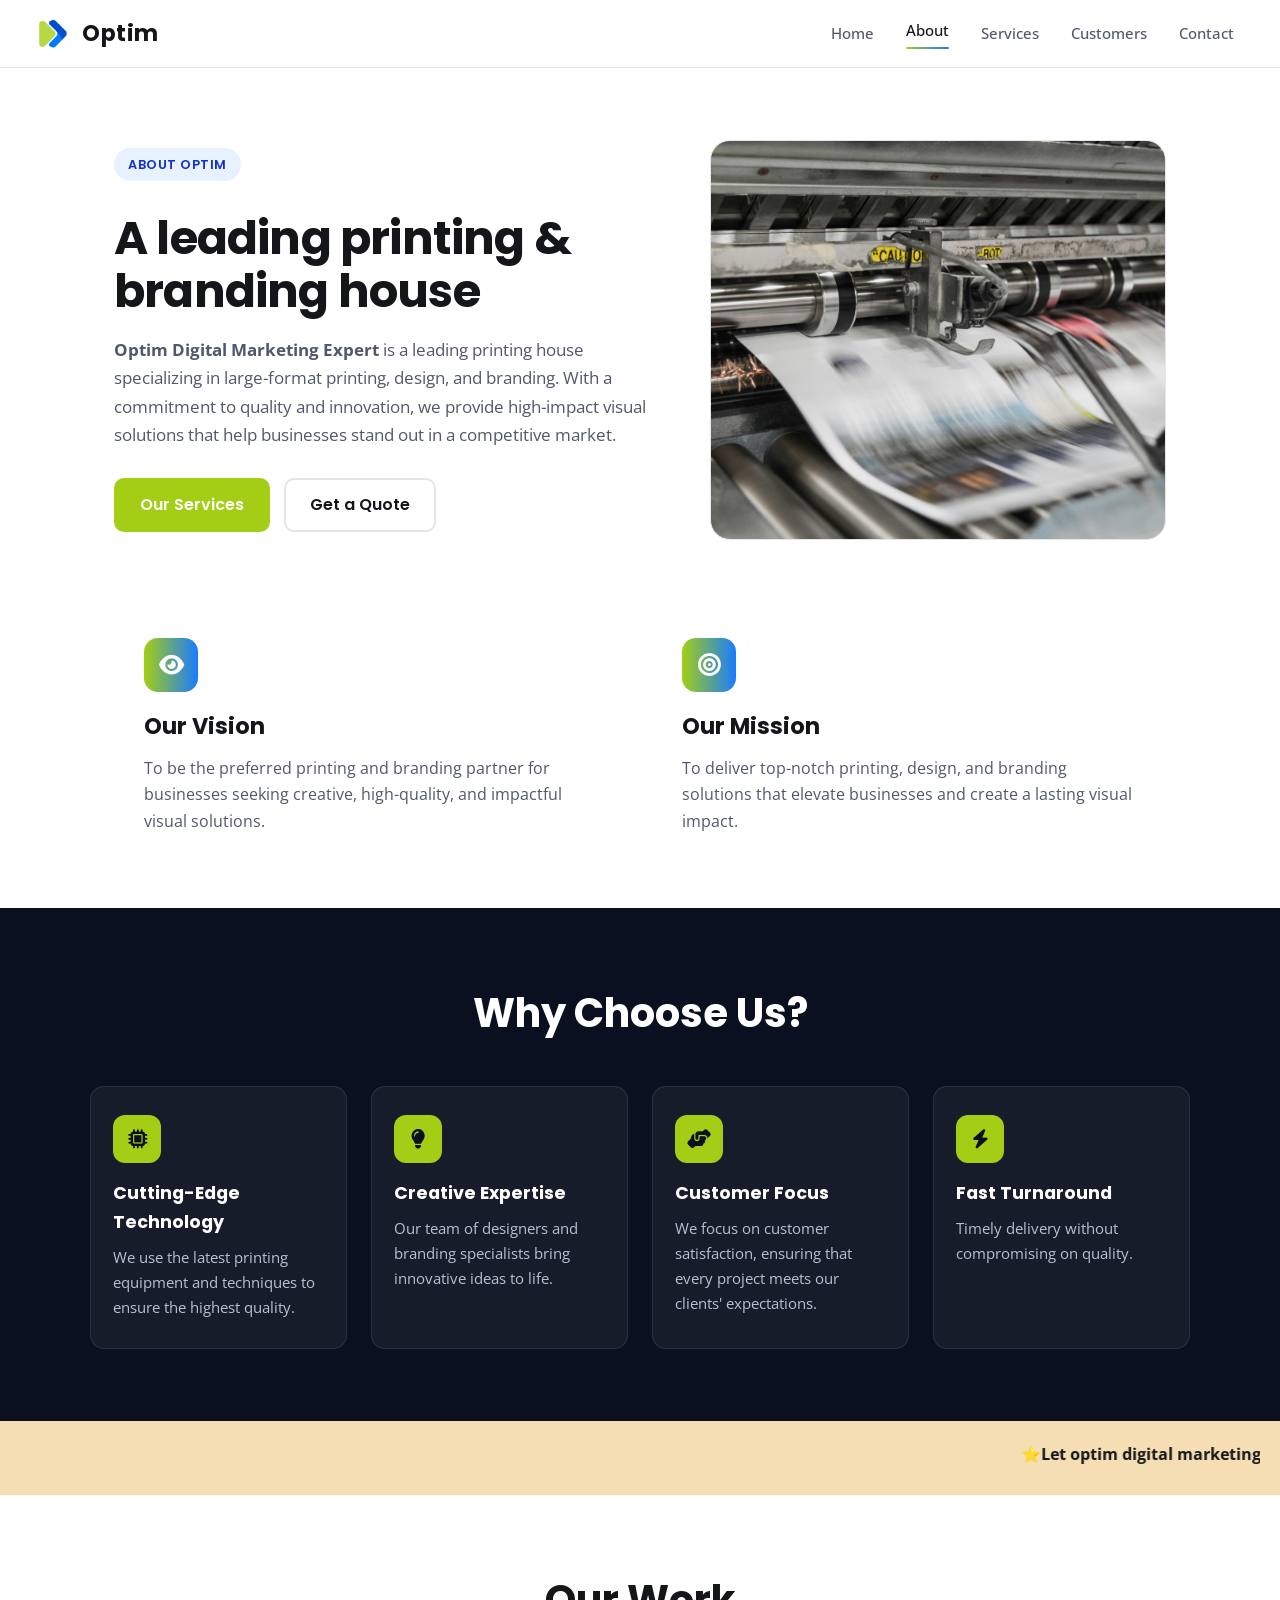
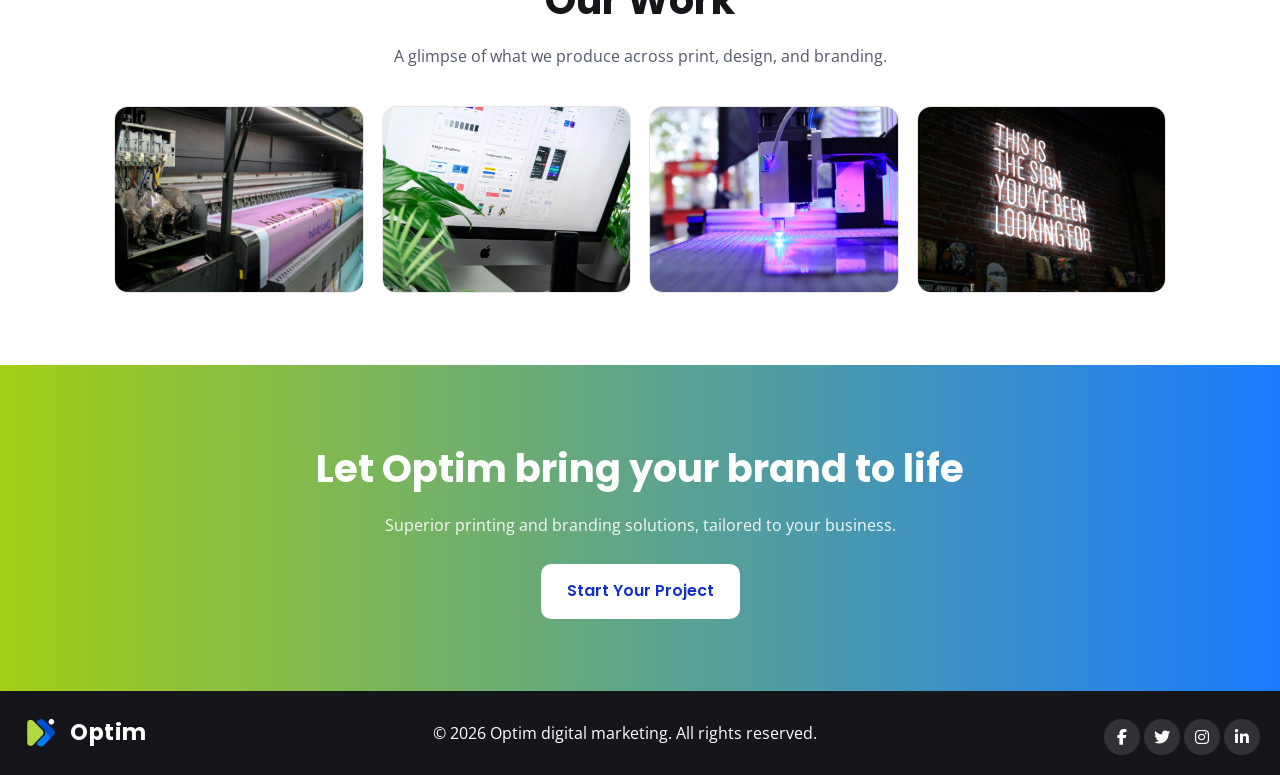
==== about.html @ fc851714 "Add files via upload" ====
<!DOCTYPE html>
<html lang="en">
<head>
    <meta charset="UTF-8" />
    <meta name="viewport" content="width=device-width, initial-scale=1.0" />
    <title>Optim — About</title>
    <link rel="icon" href="logo.png" />
    <link rel="stylesheet" href="style.css" />
    <link rel="stylesheet" href="https://cdnjs.cloudflare.com/ajax/libs/font-awesome/6.1.1/css/all.min.css" />
</head>
<body>
    <nav class="navbar">
        <a href="index.html" class="brand">
            <img src="logo.png" alt="Optim logo" class="brand-logo" />
            <span>Optim</span>
        </a>
        <button class="nav-toggle" id="navToggle" aria-label="Toggle navigation">
            <span></span>
            <span></span>
            <span></span>
        </button>
        <ul class="nav-links" id="navLinks">
            <li><a href="index.html">Home</a></li>
            <li><a href="about.html" class="active">About</a></li>
            <li><a href="service.html">Services</a></li>
            <li><a href="customers.html">Customers</a></li>
            <li><a href="contact.html">Contact</a></li>
        </ul>
    </nav>

    <!-- Intro -->
    <section class="about-intro">
        <div class="about-intro-text">
            <span class="eyebrow">About Optim</span>
            <h1>A leading printing &amp; branding house</h1>
            <p><strong>Optim Digital Marketing Expert</strong> is a leading printing house specializing in large-format printing, design, and branding. With a commitment to quality and innovation, we provide high-impact visual solutions that help businesses stand out in a competitive market.</p>
            <div class="about-actions">
                <a href="service.html" class="btn btn-primary">Our Services</a>
                <a href="contact.html" class="btn btn-ghost">Get a Quote</a>
            </div>
        </div>
        <div class="about-intro-visual">
            
        </div>
    </section>

    <!-- Vision & Mission -->
    <section class="vm">
        <article class="vm-card">
            <div class="vm-icon"><i class="fa-solid fa-eye"></i></div>
            <h2>Our Vision</h2>
            <p>To be the preferred printing and branding partner for businesses seeking creative, high-quality, and impactful visual solutions.</p>
        </article>
        <article class="vm-card">
            <div class="vm-icon"><i class="fa-solid fa-bullseye"></i></div>
            <h2>Our Mission</h2>
            <p>To deliver top-notch printing, design, and branding solutions that elevate businesses and create a lasting visual impact.</p>
        </article>
    </section>

    <!-- Why choose us -->
    <section class="why">
        <div class="why-inner">
            <h2>Why Choose Us?</h2>
            <div class="why-grid">
                <div class="why-item">
                    <div class="why-icon"><i class="fa-solid fa-microchip"></i></div>
                    <h3>Cutting-Edge Technology</h3>
                    <p>We use the latest printing equipment and techniques to ensure the highest quality.</p>
                </div>
                <div class="why-item">
                    <div class="why-icon"><i class="fa-solid fa-lightbulb"></i></div>
                    <h3>Creative Expertise</h3>
                    <p>Our team of designers and branding specialists bring innovative ideas to life.</p>
                </div>
                <div class="why-item">
                    <div class="why-icon"><i class="fa-solid fa-handshake-angle"></i></div>
                    <h3>Customer Focus</h3>
                    <p>We focus on customer satisfaction, ensuring that every project meets our clients' expectations.</p>
                </div>
                <div class="why-item">
                    <div class="why-icon"><i class="fa-solid fa-bolt"></i></div>
                    <h3>Fast Turnaround</h3>
                    <p>Timely delivery without compromising on quality.</p>
                </div>
            </div>
        </div>
    </section>
    <div class="about-connecter">
     <marquee>   <p> <strong>⭐Let optim digital marketing experts bring your brand to life with our superior printing and branding solutions⭐ </strong></p>  </marquee>   
    </div>

    <!-- Our work gallery -->
    <section class="work">
        <div class="work-head">
            <h2>Our Work</h2>
            <p>A glimpse of what we produce across print, design, and branding.</p>
        </div>
        <div class="work-grid">
            <figure class="work-tile"><img src="logos/geri-sakti-CYrYxz-uvE4-unsplash.jpg" alt="Large-format printing sample" width="800" height="600" loading="lazy" /><p>Large-format printing sample</p></figure>
            <figure class="work-tile"><img src="logos/balazs-ketyi-_x335IZXxfc-unsplash.jpg" alt="Graphic design sample" width="800" height="600" loading="lazy" /><p>Graphic design sample</p></figure>
            <figure class="work-tile"><img src="logos/opt-lasers-KshEaH06rV8-unsplash.jpg" alt="UV and laser work sample" width="800" height="600" loading="lazy" /><p>UV and laser work sample</p></figure>
            <figure class="work-tile"><img src="logos/austin-chan-ukzHlkoz1IE-unsplash.jpg" alt="Branding and signage sample" width="800" height="600" loading="lazy" /><p>Branding and signage sample</p></figure>
        </div>
    </section>

    <!-- CTA band -->
    <section class="cta-band">
        <h2>Let Optim bring your brand to life</h2>
        <p>Superior printing and branding solutions, tailored to your business.</p>
        <a href="contact.html" class="btn btn-cta-light">Start Your Project</a>
    </section>
        <!-- Footer -->

            <footer class="footer">
           
           <a href="index.html" class="brand">
            <img src="logo.png" alt="Optim logo" class="brand-logo" />
            <span>Optim</span>
        </a>
        <p>&copy; <span id="year"></span> Optim digital marketing. All rights reserved.</p>
        <div class="icons-footer">
          <a href="https://www.facebook.com/yourcompany" target="_blank" rel="noopener noreferrer"><i class="fab fa-facebook-f"></i></a>
          <a href="https://x.com/optimdigitalm" target="_blank" rel="noopener noreferrer"><i class="fab fa-twitter"></i></a>
          <a href="https://www.instagram.com/yourcompany" target="_blank" rel="noopener noreferrer"><i class="fab fa-instagram"></i></a>
          <a href="https://www.linkedin.com/company/yourcompany" target="_blank" rel="noopener noreferrer"><i class="fab fa-linkedin-in"></i></a>
          </div>
      </footer>
      
    <script>
        const toggle = document.getElementById("navToggle");
        const links = document.getElementById("navLinks");
         document.getElementById("year").textContent = new Date().getFullYear();
        toggle.addEventListener("click", () => links.classList.toggle("open"));
        links.addEventListener("click", (e) => {
            if (e.target.tagName === "A") links.classList.remove("open");
        });
    </script>
</body>
</html>
---- style.css ----
@import url("https://fonts.googleapis.com/css2?family=Open+Sans:wght@400;500;600;700&family=Poppins:wght@400;500;600;700&display=swap");

/* ===== Tokens (colors sampled from the logo) ===== */
:root {
    --ink: #14161a;
    --muted: #52586b;      /* meets 4.5:1 on white */
    --line: #e6e6e6;
    --bg: #ffffff;
    --surface: #f7f8fa;
    --green: #a3ce15;      /* logo lime chevron */
    --blue: #1a7bff;       /* logo bright-blue chevron */
    --blue-deep: #1330cc;  /* logo royal-blue chevron */
    --accent: var(--blue);
    --cta: #c2410c;        /* warm CTA — white text meets 4.5:1 */
    --brand-gradient: linear-gradient(90deg, var(--green), var(--blue));
    --font-head: "Poppins", sans-serif;
    --font-body: "Open Sans", sans-serif;
    --nav-height: 68px;
    --max: 1100px;
}

/* ===== Base ===== */
* {
    margin: 0;
    padding: 0;
    box-sizing: border-box;
}

html {
    scroll-behavior: smooth;
}

body {
    font-family: var(--font-body);
    background: var(--bg);
    color: var(--ink);
    line-height: 1.65;
    font-size: 16px;
    -webkit-font-smoothing: antialiased;
}

h1, h2, h3, .brand {
    font-family: var(--font-head);
}

a {
    text-decoration: none;
    color: inherit;
}

/* Visible keyboard focus (accessibility) */
:focus-visible {
    outline: 3px solid var(--blue);
    outline-offset: 2px;
    border-radius: 4px;
}

/* ===== Navbar ===== */
.navbar {
    position: sticky;
    top: 0;
    z-index: 1000;
    height: var(--nav-height);
    display: flex;
    align-items: center;
    justify-content: space-between;
    padding: 0 32px;
    background: var(--bg);
    border-bottom: 1px solid var(--line);
    box-shadow: 0 2px 6px var(black)
   
}

.brand {
    display: inline-flex;
    align-items: center;
    gap: 10px;
    font-size: 1.4rem;
    font-weight: 700;
    letter-spacing: 0.5px;
    border: 0;
}

.brand-logo {
    height: 40px;
    width: 40px;
    border-radius: 9px;
    object-fit: cover;
    
}

.nav-links {
    display: flex;
    align-items: center;
    gap: 4px;
    list-style: none;
}

.nav-links a {
    display: inline-block;
    padding: 8px 14px;
    font-size: 0.95rem;
    font-weight: 500;
    color: var(--muted);
    border-radius: 6px;
    transition: color 0.2s ease, background 0.2s ease;
}

.nav-links a:hover {
    color: var(--ink);
    background: #f5f5f5;
}

.nav-links a.active {
    color: var(--ink);
}

.nav-links a.active::after {
    content: "";
    display: block;
    height: 2px;
    margin-top: 4px;
    background: var(--brand-gradient);
    border-radius: 2px;
}

/* ===== Hamburger (mobile) ===== */
.nav-toggle {
    display: none;
    flex-direction: column;
    gap: 5px;
    background: none;
    border: 0;
    cursor: pointer;
    padding: 6px;
}

.nav-toggle span {
    width: 24px;
    height: 2px;
    background: var(--ink);
    border-radius: 2px;
}

/* ===== Buttons ===== */
.btn {
    display: inline-flex;
    align-items: center;
    justify-content: center;
    gap: 8px;
    min-height: 46px;
    padding: 12px 24px;
    border: 2px solid transparent;
    border-radius: 10px;
    font-family: var(--font-head);
    font-size: 1rem;
    font-weight: 600;
    cursor: pointer;
    transition: transform 0.15s ease, box-shadow 0.2s ease, background 0.2s ease, color 0.2s ease;
}

.btn-primary {
    color: #fff;
    background: var(--cta);
    background-color: #a3ce15;
}

.btn-primary:hover {
    transform: translateY(-2px);
    box-shadow: 0 10px 22px rgba(234, 88, 12, 0.35);
    background: var(--blue);
}

.btn-ghost {
    color: var(--ink);
    border-color: var(--line);
}

.btn-ghost:hover {
    border-color: var(--blue);
    color: var(--green);
}

/* Ghost button on dark backgrounds (hero) */
.btn-ghost-light {
    color: #fff;
    background: transparent;
    border-color: rgba(255, 255, 255, 0.7);
}

.btn-ghost-light:hover {
    color: var(--blue-deep);
    background-color: var(--blue);  
    border-color: #fff;
}

/* ===== Home (background-image hero) ===== */
.home {
    min-height: calc(100dvh - var(--nav-height));
    display: flex;
    flex-direction: column;
    justify-content: center;
    align-items: center;
    text-align: center;
    padding: 72px 24px;
    color: #fff;
    background:
        linear-gradient(rgba(9, 13, 26, 0.72), rgba(9, 13, 26, 0.68)),
        url("optim-hero0.jpg") center / cover no-repeat;
}

.home-text {
    display: flex;
    flex-direction: column;
    align-items: center;
    max-width: 720px;
}

.home .eyebrow {
    color: #fff;
    background: rgba(255, 255, 255, 0.16);
    backdrop-filter: blur(2px);
}

.eyebrow {
    display: inline-block;
    margin-bottom: 16px;
    padding: 6px 14px;
    border-radius: 999px;
    font-family: var(--font-head);
    font-size: 0.8rem;
    font-weight: 600;
    letter-spacing: 0.5px;
    text-transform: uppercase;
    color: var(--blue-deep);
    background: rgba(26, 123, 255, 0.1);
}

.home h1 {
    font-size: clamp(2.1rem, 5.5vw, 3.4rem);
    font-weight: 700;
    margin-bottom: 16px;
    letter-spacing: -1px;
    line-height: 1.15;
}

.home h1 .grad {
    background: var(--brand-gradient);
    -webkit-background-clip: text;
    background-clip: text;
    color: transparent;
}

.home p {
    font-size: 1.12rem;
    max-width: 560px;
    color: rgba(255, 255, 255, 0.9);
    margin-bottom: 32px;
}

.hero-actions {
    display: flex;
    flex-wrap: wrap;
    gap: 14px;
    justify-content: center;
}

/* ===== About ===== */
.about {
    max-width: var(--max);
    margin: 0 auto;
    padding: 80px 24px;
    display: grid;
    grid-template-columns: repeat(2, 1fr);
    gap: 28px;
}
.about-connecter{
    padding: 20px;
    background-color: wheat;
}

.aboutustitle {
    grid-column: 1 / -1;
    text-align: center;
    font-size: clamp(1.8rem, 4vw, 2.5rem);
    font-weight: 700;
    letter-spacing: -0.5px;
    margin-bottom: 12px;
}

.card {
    padding: 36px 28px;
    border: 1px solid var(--line);
    border-radius: 12px;
    background: var(--bg);
    text-align: center;
    transition: box-shadow 0.25s ease, transform 0.25s ease;
}

.card:hover {
    box-shadow: 0 12px 30px rgba(0, 0, 0, 0.06);
    transform: translateY(-4px);
}

.card h2 {
    font-size: 1.3rem;
    margin-bottom: 12px;
}

.card p {
    color: var(--muted);
}

.wordsabout {
    grid-column: 1 / -1;
    max-width: 780px;
    margin: 8px auto 0;
    text-align: center;
    color: var(--muted);
}

/* ===== Services ===== */
.servicer{
    background-image: url(logos/geri-sakti-CYrYxz-uvE4-unsplash.jpg);
    background-repeat: no-repeat;
    background-size: cover;
}
.services-hero {
    text-align: center;
    padding: 72px 24px 8px;
    max-width: 720px;
    margin: 0 auto;
}

.services-hero h1 {
    font-size: clamp(2rem, 5vw, 3rem);
    font-weight: 700;
    letter-spacing: -0.5px;
    margin-bottom: 14px;
    color: white;
}

.services-hero h1::after {
    content: "";
    display: block;
    width: 64px;
    height: 4px;
    margin: 14px auto 0;
    border-radius: 4px;
    background: var(--brand-gradient);
}

.services-hero p {
    color: white;
    font-size: 1.05rem;
    font-style: poppins, sans-serif;
    font-weight: 600;
}
.services-hero .eyebrow {
    color: white;
    background: rgba(255, 255, 255, 0.16);
    backdrop-filter: blur(2px);
    padding: 6px 14px;
}
.services {
    max-width: var(--max);
    margin: 0 auto;
    padding: 40px 24px 80px;
}

.services-grid {
    display: grid;
    grid-template-columns: repeat(auto-fill, minmax(280px, 1fr));
    gap: 24px;
}

.service-card {
    padding: 30px 26px;
    border: 1px solid var(--line);
    border-radius: 14px;
    background: var(--bg);
    transition: box-shadow 0.25s ease, transform 0.25s ease, border-color 0.25s ease;
    background: #fff;
    
    color: black;
}
.service-img img{
    width: 200px;
    height: 150px;
    object-fit: cover;
    border-radius: 12px;
    margin-bottom: 18px;
    padding: 10p 1.5pxx;
    margin-left: 50px;
}
.service-card p {
    color: var(--muted);
    font-size: 0.96rem;
    color: black;
}
.service-card:hover {
    transform: translatey(-6px);
    border-color: transparent;
    box-shadow: 0 16px 36px rgba(0, 0, 0, 0.08);
}

.service-icon {
    display: inline-flex;
    align-items: center;
    justify-content: center;
    width: 54px;
    height: 54px;
    margin-bottom: 18px;
    border-radius: 12px;
    font-size: 1.35rem;
    color: #fff;
    background: var(--brand-gradient);
}

.service-card h2 {
    font-size: 1.2rem;
    margin-bottom: 10px;
}

.service-card p {
    color: var(--muted);
    font-size: 0.96rem;
}

/* ===== About: Intro ===== */
.about-intro {
    max-width: var(--max);
    margin: 0 auto;
    padding: 72px 24px 40px;
    display: grid;
    grid-template-columns: 1.2fr 1fr;
    gap: 48px;
    align-items: center;
}

.about-intro-text h1 {
    font-size: clamp(1.9rem, 4.5vw, 2.9rem);
    font-weight: 700;
    letter-spacing: -0.8px;
    line-height: 1.15;
    margin: 14px 0 18px;
}

.about-intro-text p {
    color: var(--muted);
    font-size: 1.08rem;
    margin-bottom: 28px;
}

.about-actions {
    display: flex;
    flex-wrap: wrap;
    gap: 14px;
}

.about-intro-visual {
    display: flex;
    flex-direction: column;
    align-items: center;
    justify-content: center;
    gap: 16px;
    padding: 40px;
    border-radius: 20px;
    background:
        radial-gradient(120% 120% at 50% 0%, rgba(26, 123, 255, 0.12), transparent 60%),
        var(--surface);
    border: 1px solid var(--line);
    background-image: url(logos/bank-phrom-Tzm3Oyu_6sk-unsplash.jpg);
    background-size: cover;
    background-position: center;  
    height: 400px;
}

.about-intro-visual img {
    width: 200px;
    height: 600px;
    border-radius: 24px;
    box-shadow: 0 20px 44px rgba(0, 0, 0, 0.28);
}

.about-intro-visual .tagline {
    font-family: var(--font-head);
    font-weight: 600;
    color: var(--ink);
}

/* ===== About: Vision & Mission ===== */
.vm {
    max-width: var(--max);
    margin: 0 auto;
    padding: 24px 24px 40px;
    display: grid;
    grid-template-columns: repeat(2, 1fr);
    gap: 24px;
}

.vm-card {
    padding: 34px 30px;
   
    border-radius: 16px;
    background: var(--bg);
    transition: box-shadow 0.25s ease, transform 0.25s ease;
}

.vm-card:hover {
    transform: translateY(-4px);
    box-shadow: 0 16px 34px rgba(0, 0, 0, 0.07);
}

.vm-icon {
    display: inline-flex;
    align-items: center;
    justify-content: center;
    width: 54px;
    height: 54px;
    margin-bottom: 16px;
    border-radius: 14px;
    font-size: 1.4rem;
    color: #fff;
    background: var(--brand-gradient);
}

.vm-card h2 {
    font-size: 1.4rem;
    margin-bottom: 10px;
}

.vm-card p {
    color: var(--muted);
}

/* ===== About: Why Choose Us (dark, echoes the brochure) ===== */
.why {
    background: #0b1020;
    color: #fff;
    padding: 72px 24px;
}

.why-inner {
    max-width: var(--max);
    margin: 0 auto;
}

.why-inner > h2 {
    text-align: center;
    font-size: clamp(1.8rem, 4vw, 2.5rem);
    margin-bottom: 40px;
}

.why-grid {
    display: grid;
    grid-template-columns: repeat(4, 1fr);
    gap: 24px;
}

.why-item {
    padding: 28px 22px;
    border-radius: 14px;
    background: rgba(255, 255, 255, 0.05);
    border: 1px solid rgba(255, 255, 255, 0.09);
}

.why-icon {
    display: inline-flex;
    align-items: center;
    justify-content: center;
    width: 48px;
    height: 48px;
    margin-bottom: 16px;
    border-radius: 12px;
    font-size: 1.2rem;
    color: #0b1020;
    background: var(--green);
}

.why-item h3 {
    font-family: var(--font-head);
    font-size: 1.1rem;
    margin-bottom: 8px;
}

.why-item p {
    color: #b9c0cf;
    font-size: 0.95rem;
}

/* ===== About: Our Work gallery ===== */
.work {
    max-width: var(--max);
    margin: 0 auto;
    padding: 72px 24px;
}

.work-head {
    text-align: center;
    margin-bottom: 36px;
}

.work-head h2 {
    font-size: clamp(1.8rem, 4vw, 2.5rem);
    margin-bottom: 10px;
}

.work-head p {
    color: var(--muted);
}

.work-grid {
    display: grid;
    grid-template-columns: repeat(4, 1fr);
    gap: 18px;
}

.work-tile {
    margin: 0;
    overflow: hidden;
    border-radius: 14px;
    border: 1px solid var(--line);
    aspect-ratio: 4 / 3;
}

.work-tile img {
    display: block;
    width: 100%;
    height: 100%;
    object-fit: cover;
    transition: transform 0.35s ease;
}

.work-tile:hover img {
    transform: scale(1.06);
}

/* ===== Customers ===== */
.customers-hero {
    text-align: center;
    padding: 72px 24px 8px;
    max-width: 720px;
    margin: 0 auto;
}

.customers-hero h1 {
    font-size: clamp(2rem, 5vw, 3rem);
    font-weight: 700;
    letter-spacing: -0.5px;
    margin-bottom: 14px;
}

.customers-hero p {
    color: var(--muted);
    font-size: 1.05rem;
}

.customers {
    max-width: var(--max);
    margin: 0 auto;
    padding: 40px 24px 80px;
}

.customers-grid {
    display: grid;
    grid-template-columns: repeat(4, 1fr);
    gap: 20px;
}

.customer-tile {
    margin: 0;
    display: flex;
    align-items: center;
    justify-content: center;
    padding: 22px;
    background: var(--bg);
    background: transparent ;
    border-radius: 14px;
    transition: box-shadow 0.25s ease, transform 0.25s ease, border-color 0.25s ease;
}

.customer-tile:hover {
    transform: translateY(-4px);
    border-color: transparent;
    box-shadow: 0 14px 30px rgba(0, 0, 0, 0.08);
}

.customer-tile img {
    display: block;
    width: 100%;
    height: auto;
    max-height: 90px;
    object-fit: contain;
}

/* ===== Contact ===== */
.contact-hero {
    text-align: center;
    padding: 72px 24px 8px;
    max-width: 720px;
    margin: 0 auto;
}

.contact-hero h1 {
    font-size: clamp(2rem, 5vw, 3rem);
    font-weight: 700;
    letter-spacing: -0.5px;
    margin-bottom: 14px;
}

.contact-hero p {
    color: var(--muted);
    font-size: 1.05rem;
}

.contact {
    max-width: var(--max);
    margin: 0 auto;
    padding: 40px 24px 80px;
}

.contact-grid {
    display: grid;
    grid-template-columns: 0.85fr 1.15fr;
    gap: 28px;
    align-items: stretch;
}

/* Info panel */
.contact-info {
    padding: 36px 32px;
    border-radius: 18px;
    color: #fff;
    background:
        radial-gradient(120% 120% at 100% 0%, rgba(163, 206, 21, 0.35), transparent 55%),
        linear-gradient(160deg, var(--blue-deep), #0b1020);
}

.contact-info h2 {
    font-size: 1.5rem;
    margin-bottom: 8px;
}

.contact-info > p {
    color: rgba(255, 255, 255, 0.8);
    margin-bottom: 28px;
}

.info-list {
    list-style: none;
    display: flex;
    flex-direction: column;
    gap: 22px;
    margin-bottom: 32px;
}

.info-list li {
    display: flex;
    align-items: center;
    gap: 14px;
}

.info-icon {
    flex-shrink: 0;
    display: inline-flex;
    align-items: center;
    justify-content: center;
    width: 44px;
    height: 44px;
    border-radius: 12px;
    font-size: 1.05rem;
    color: #0b1020;
    background: var(--green);
}

.info-detail {
    display: flex;
    flex-direction: column;
}

.info-label {
    font-size: 0.78rem;
    text-transform: uppercase;
    letter-spacing: 0.5px;
    color: rgba(255, 255, 255, 0.6);
}

.info-detail a {
    color: #fff;
}

.info-detail a:hover {
    text-decoration: underline;
}

.socials {
    display: flex;
    gap: 12px;
}

.socials a {
    display: inline-flex;
    align-items: center;
    justify-content: center;
    width: 44px;
    height: 44px;
    border-radius: 50%;
    color: #fff;
    background: rgba(255, 255, 255, 0.12);
    transition: background 0.2s ease, transform 0.2s ease;
}

.socials a:hover {
    background: var(--green);
    color: #0b1020;
    transform: translateY(-2px);
}

/* Form */
.contact-form {
    padding: 36px 32px;
    border: 1px solid var(--line);
    border-radius: 18px;
    background: var(--bg);
}

.field {
    margin-bottom: 18px;
}

.field-row {
    display: grid;
    grid-template-columns: 1fr 1fr;
    gap: 16px;
}

.field label {
    display: block;
    margin-bottom: 7px;
    font-family: var(--font-head);
    font-size: 0.92rem;
    font-weight: 600;
}

.req {
    color: var(--cta);
}

.field input,
.field select,
.field textarea {
    width: 100%;
    padding: 12px 14px;
    font-family: var(--font-body);
    font-size: 1rem;
    color: var(--ink);
    background: var(--surface);
    border: 1px solid var(--line);
    border-radius: 10px;
    transition: border-color 0.2s ease, box-shadow 0.2s ease;
}

.field textarea {
    resize: vertical;
    min-height: 120px;
}

.field input:focus,
.field select:focus,
.field textarea:focus {
    outline: none;
    border-color: var(--blue);
    box-shadow: 0 0 0 3px rgba(26, 123, 255, 0.15);
}

.field input:not(:placeholder-shown):invalid,
.field textarea:not(:placeholder-shown):invalid {
    border-color: var(--cta);
}

.contact-form .btn {
    width: 100%;
    margin-top: 4px;
}

.form-note {
    margin-top: 14px;
    font-size: 0.95rem;
    font-weight: 600;
    text-align: center;
    min-height: 1.2em;
}

.form-note.success {
    color: #15803d;
}

.form-note.error {
    color: var(--cta);
}

/* ===== CTA band ===== */
.cta-band {
    text-align: center;
    padding: 72px 24px;
    background: var(--brand-gradient);
    color: #fff;
}

.cta-band h2 {
    font-size: clamp(1.7rem, 4vw, 2.4rem);
    margin-bottom: 12px;
}

.cta-band p {
    margin-bottom: 26px;
    opacity: 0.95;
}

.btn-cta-light {
    color: var(--blue-deep);
    background: #fff;
}

.btn-cta-light:hover {
    transform: translateY(-2px);
    box-shadow: 0 12px 26px rgba(0, 0, 0, 0.25);
}
/* Footer */
.footer {
    background: var(--ink);
    color: #fff;
    text-align: center;
    padding: 5px;
    display: flex;
    justify-content: space-between;
    align-items: center;
    padding: 20px;
    
}
.footer p {
    margin: 0;
    font-size: 1rem;
    color: #fff;
    
}
.icons-footer {
    gap: 16px;
    margin-top: 8px;
}
.icons-footer a {
    display: inline-flex;
    align-items: center;
    justify-content: center;
    width: 36px;
    height: 36px;
    border-radius: 50%;
    color: #fff;
    background: rgba(255, 255, 255, 0.12);
    transition: background 0.2s ease, transform 0.2s ease;
}

/* ===== Responsive ===== */
@media (max-width: 720px) {
    .nav-toggle {
        display: flex;
    }

    .nav-links {
        position: absolute;
        top: var(--nav-height);
        left: 0;
        right: 0;
        flex-direction: column;
        gap: 0;
        background: var(--bg);
        border-bottom: 1px solid var(--line);
        padding: 8px 0;
        transform: scaleY(0);
        transform-origin: top;
        transition: transform 0.2s ease;
        background: var(--brand-gradient);
        color: black;
    }
    .footer {
        flex-direction: column;
        gap: 12px;
    }

    .nav-links.open {
        transform: scaleY(1);
    }

    .nav-links li {
        width: 100%;
        text-align: center;
    }

    .nav-links a {
        display: block;
        border-radius: 0;
        padding: 14px;
    }

    .nav-links a.active::after {
        display: none;
    }

    .home {
        min-height: calc(100dvh - var(--nav-height));
        padding: 56px 24px;
    }

    .about {
        grid-template-columns: 1fr;
    }

    .about-intro {
        grid-template-columns: 1fr;
        gap: 32px;
    }

    .about-intro-visual {
        order: -1;
    }

    .vm {
        grid-template-columns: 1fr;
    }

    .why-grid {
        grid-template-columns: 1fr;
    }

    .work-grid {
        grid-template-columns: repeat(2, 1fr);
    }

    .customers-grid {
        grid-template-columns: repeat(2, 1fr);
    }

    .contact-grid {
        grid-template-columns: 1fr;
    }

    .field-row {
        grid-template-columns: 1fr;
    }

    .contact-info,
    .contact-form {
        padding: 28px 22px;
    }
}



/* Mid screens: 2-up / 3-up grids */
@media (min-width: 721px) and (max-width: 1000px) {
    .why-grid {
        grid-template-columns: repeat(2, 1fr);
    }

    .customers-grid {
        grid-template-columns: repeat(3, 1fr);
    }
}
@media(max-width: 500px) {
    .service-img img{
        width: 150px;
        height: 150px;
        object-fit: cover;
        border-radius: 12px;
        margin-bottom: 18px;
        padding: 10px 1.5px;
        margin-left: 50px;
    }
}
/* ===== Reduced motion (accessibility) ===== */
@media (prefers-reduced-motion: reduce) {
    * {
        animation-duration: 0.01ms !important;
        animation-iteration-count: 1 !important;
        transition-duration: 0.01ms !important;
        scroll-behavior: auto !important;
    }
}
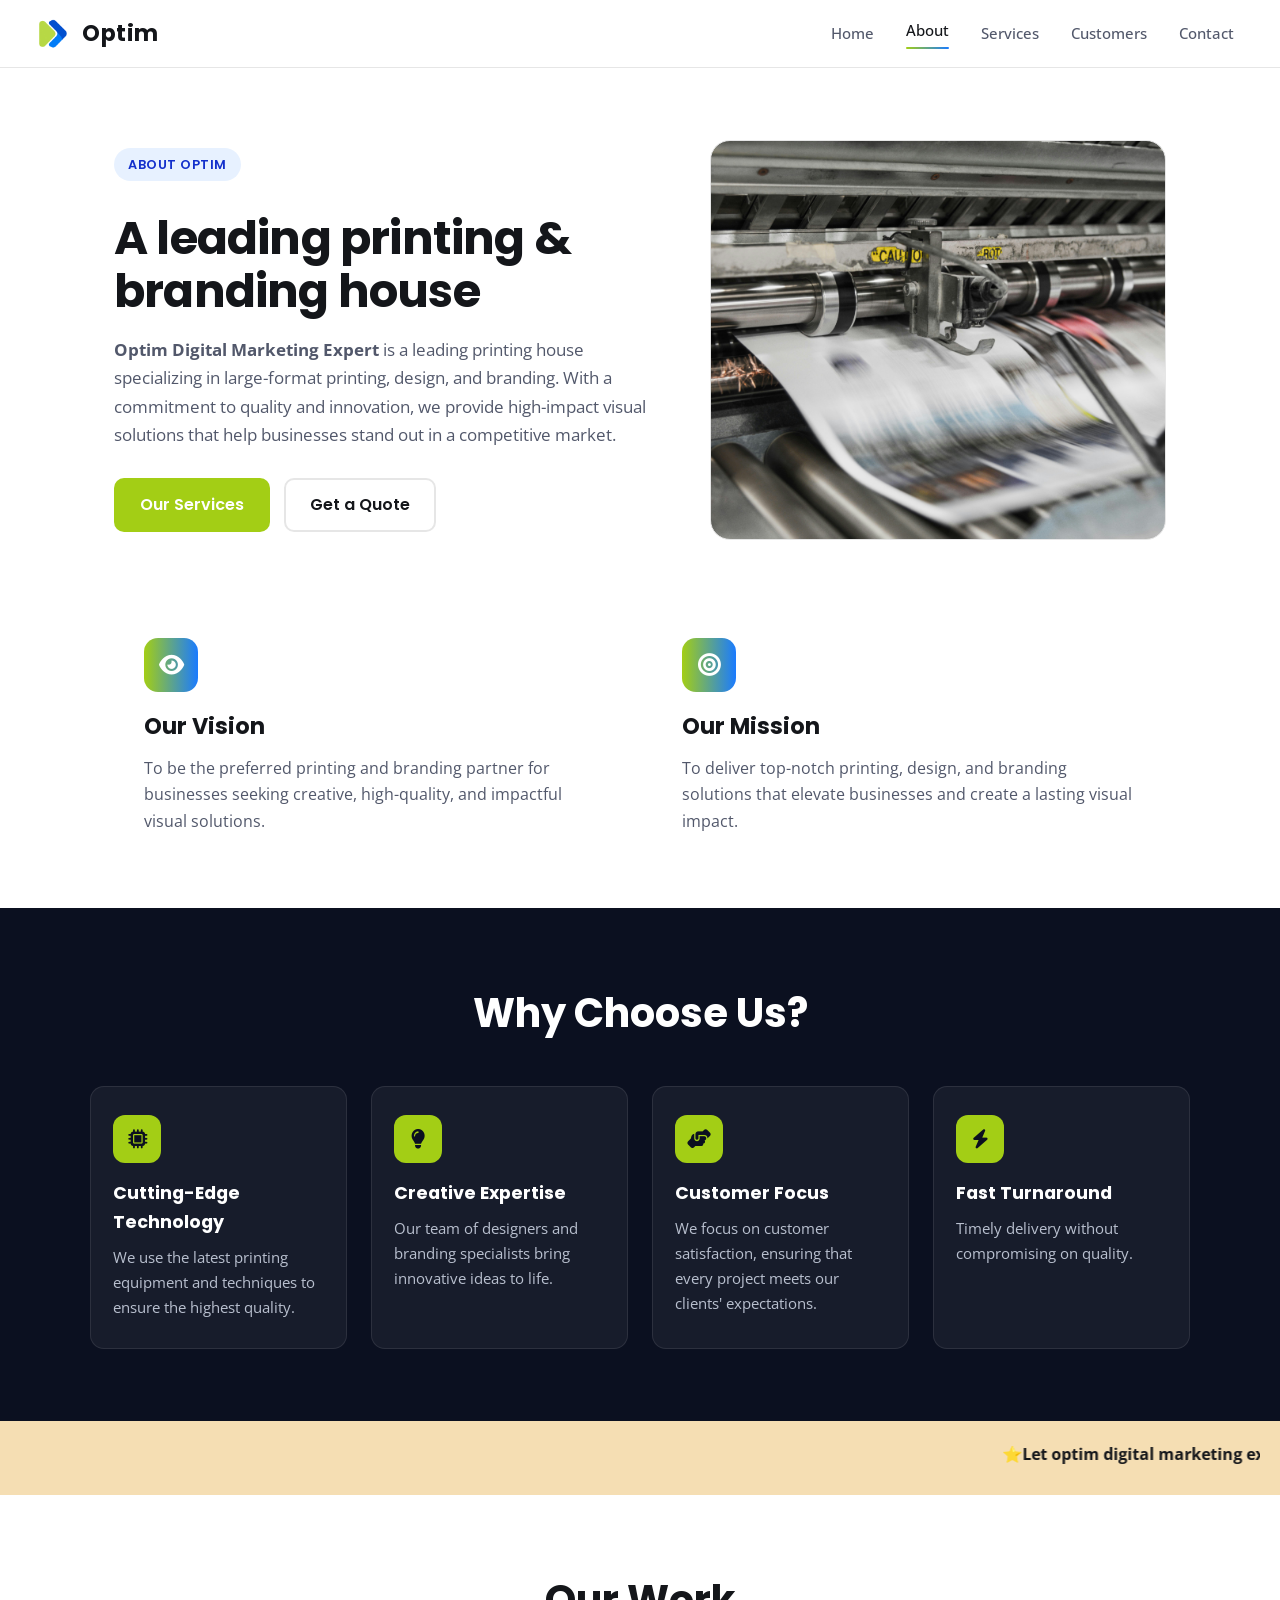
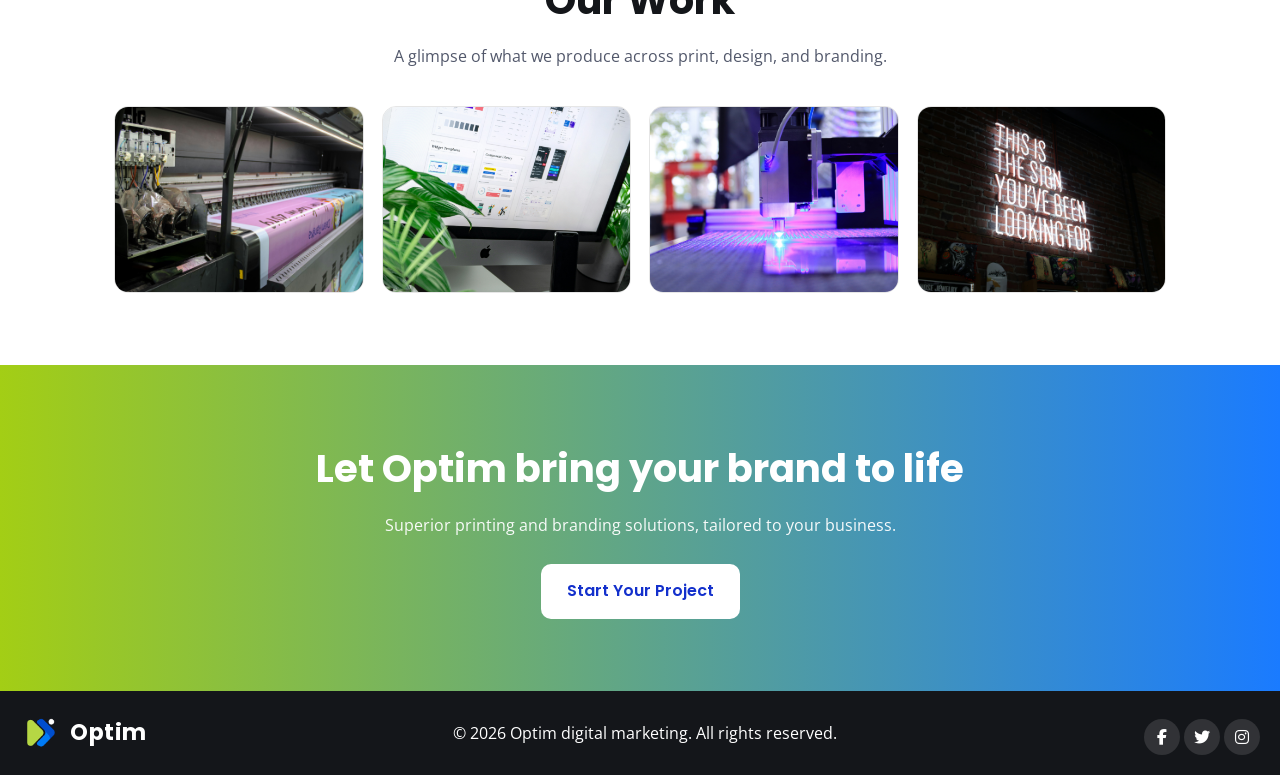
==== commit a0d58abe: "updated social media icons" ====
--- a/about.html
+++ b/about.html
@@ -120,10 +120,9 @@
         </a>
         <p>&copy; <span id="year"></span> Optim digital marketing. All rights reserved.</p>
         <div class="icons-footer">
-          <a href="https://www.facebook.com/yourcompany" target="_blank" rel="noopener noreferrer"><i class="fab fa-facebook-f"></i></a>
+ <a href="https://www.facebook.com/OPTIMdigitalmarketingexperts" target="_blank" rel="noopener noreferrer"><i class="fab fa-facebook-f"></i></a>
           <a href="https://x.com/optimdigitalm" target="_blank" rel="noopener noreferrer"><i class="fab fa-twitter"></i></a>
-          <a href="https://www.instagram.com/yourcompany" target="_blank" rel="noopener noreferrer"><i class="fab fa-instagram"></i></a>
-          <a href="https://www.linkedin.com/company/yourcompany" target="_blank" rel="noopener noreferrer"><i class="fab fa-linkedin-in"></i></a>
+          <a href="https://www.instagram.com/optimdigitalmarkertingexpert_r/" target="_blank" rel="noopener noreferrer"><i class="fab fa-instagram"></i></a>
           </div>
       </footer>
       
